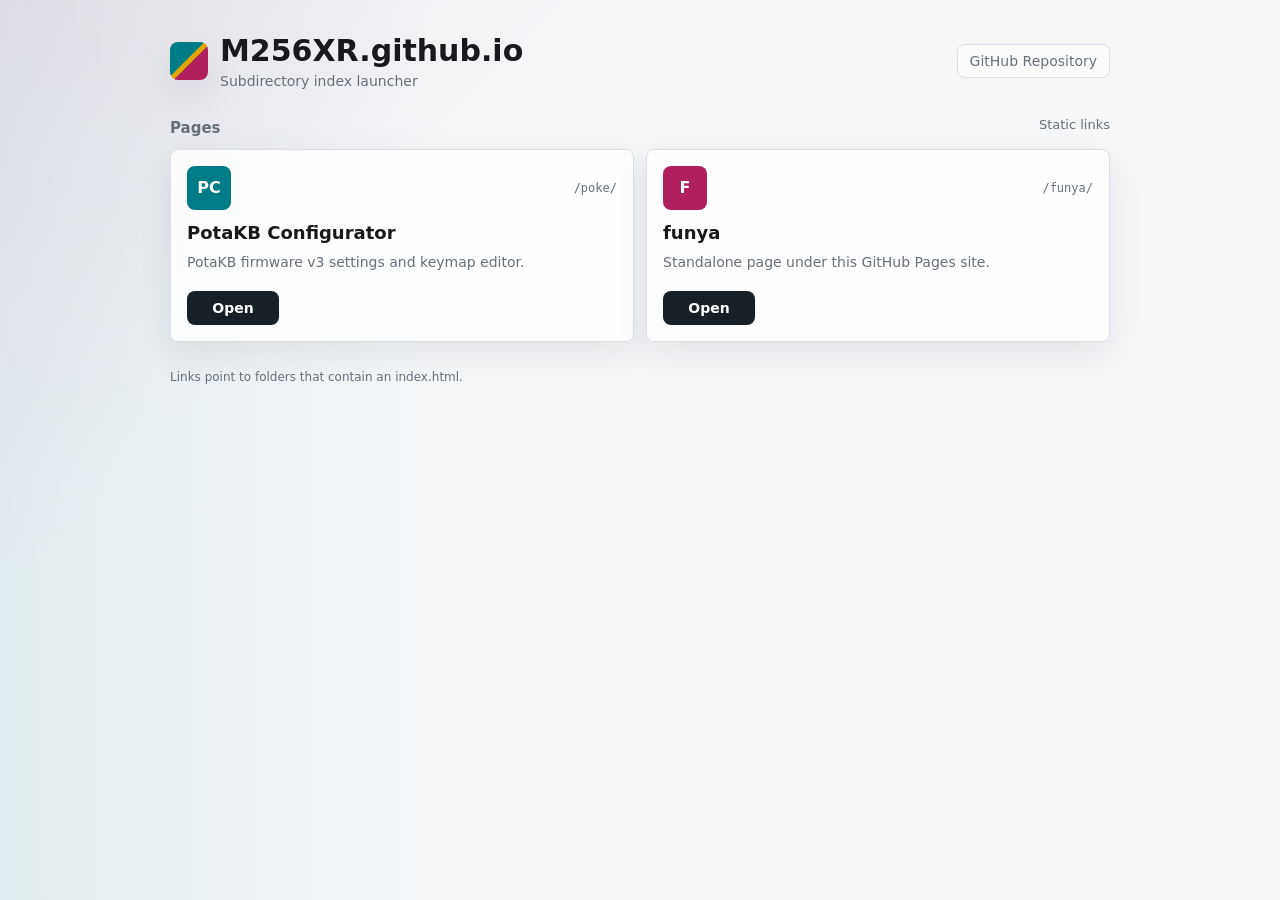
==== index.html @ ef8779a3 "Add root page launcher" ====
<!DOCTYPE html>
<html lang="ja">
<head>
  <meta charset="UTF-8">
  <meta name="viewport" content="width=device-width, initial-scale=1.0">
  <title>M256XR.github.io</title>
  <style>
    :root {
      color-scheme: light;
      --bg: #f4f6f8;
      --panel: #ffffff;
      --text: #17191c;
      --muted: #66707a;
      --line: #d9dee5;
      --accent: #007c89;
      --accent-2: #b11f5c;
      --accent-3: #e1a500;
      --shadow: 0 12px 34px rgba(22, 29, 37, 0.08);
    }

    * { box-sizing: border-box; }

    body {
      margin: 0;
      min-height: 100vh;
      background:
        linear-gradient(90deg, rgba(0, 124, 137, 0.08), transparent 34%),
        linear-gradient(135deg, rgba(177, 31, 92, 0.08), transparent 28%),
        var(--bg);
      color: var(--text);
      font-family: system-ui, -apple-system, BlinkMacSystemFont, "Segoe UI", sans-serif;
    }

    a { color: inherit; }

    .shell {
      width: min(100%, 980px);
      margin: 0 auto;
      padding: 34px 20px 48px;
    }

    .topbar {
      display: flex;
      align-items: center;
      justify-content: space-between;
      gap: 16px;
      margin-bottom: 28px;
    }

    .brand {
      display: flex;
      align-items: center;
      gap: 12px;
      min-width: 0;
    }

    .brand-mark {
      width: 38px;
      height: 38px;
      border-radius: 8px;
      background:
        linear-gradient(135deg, var(--accent) 0 45%, transparent 45%),
        linear-gradient(315deg, var(--accent-2) 0 46%, var(--accent-3) 46%);
      box-shadow: var(--shadow);
      flex: 0 0 auto;
    }

    h1 {
      margin: 0;
      font-size: clamp(22px, 3vw, 30px);
      font-weight: 720;
      letter-spacing: 0;
      line-height: 1.15;
    }

    .sub {
      margin: 4px 0 0;
      color: var(--muted);
      font-size: 14px;
    }

    .repo-link {
      display: inline-flex;
      align-items: center;
      height: 34px;
      padding: 0 12px;
      border: 1px solid var(--line);
      border-radius: 8px;
      background: rgba(255, 255, 255, 0.72);
      text-decoration: none;
      font-size: 14px;
      color: var(--muted);
      white-space: nowrap;
    }

    .repo-link:hover { color: var(--text); border-color: #b7c0cb; }

    .section-head {
      display: flex;
      align-items: end;
      justify-content: space-between;
      gap: 16px;
      margin-bottom: 12px;
    }

    h2 {
      margin: 0;
      font-size: 15px;
      color: var(--muted);
      font-weight: 650;
      letter-spacing: 0;
    }

    .status {
      min-height: 20px;
      color: var(--muted);
      font-size: 13px;
      text-align: right;
    }

    .grid {
      display: grid;
      grid-template-columns: repeat(auto-fit, minmax(230px, 1fr));
      gap: 12px;
    }

    .card {
      display: grid;
      grid-template-rows: auto 1fr auto;
      min-height: 168px;
      padding: 16px;
      border: 1px solid var(--line);
      border-radius: 8px;
      background: rgba(255, 255, 255, 0.88);
      box-shadow: var(--shadow);
      text-decoration: none;
    }

    .card:hover {
      border-color: #a9b5c2;
      transform: translateY(-1px);
    }

    .card-top {
      display: flex;
      align-items: center;
      justify-content: space-between;
      gap: 10px;
      margin-bottom: 12px;
    }

    .tile {
      width: 44px;
      height: 44px;
      border-radius: 8px;
      display: grid;
      place-items: center;
      color: #fff;
      font-weight: 760;
      background: var(--accent);
      overflow: hidden;
    }

    .tile[data-tone="magenta"] { background: var(--accent-2); }
    .tile[data-tone="gold"] { background: var(--accent-3); color: #1f1600; }

    .path {
      color: var(--muted);
      font-family: ui-monospace, SFMono-Regular, Consolas, monospace;
      font-size: 12px;
    }

    .card-title {
      margin: 0;
      font-size: 18px;
      line-height: 1.25;
      letter-spacing: 0;
    }

    .summary {
      margin: 8px 0 0;
      color: var(--muted);
      font-size: 14px;
      line-height: 1.5;
    }

    .open {
      margin-top: 18px;
      display: inline-flex;
      align-items: center;
      justify-content: center;
      height: 34px;
      width: max-content;
      min-width: 92px;
      padding: 0 12px;
      border-radius: 8px;
      background: #172026;
      color: #fff;
      font-size: 14px;
      font-weight: 650;
    }

    .empty {
      display: none;
      padding: 18px;
      border: 1px dashed var(--line);
      border-radius: 8px;
      background: rgba(255, 255, 255, 0.7);
      color: var(--muted);
    }

    .footer {
      margin-top: 28px;
      color: var(--muted);
      font-size: 12px;
    }

    @media (max-width: 620px) {
      .shell { padding: 22px 14px 36px; }
      .topbar, .section-head { align-items: flex-start; flex-direction: column; }
      .status { text-align: left; }
      .repo-link { width: 100%; justify-content: center; }
    }
  </style>
</head>
<body>
  <main class="shell">
    <header class="topbar">
      <div class="brand">
        <div class="brand-mark" aria-hidden="true"></div>
        <div>
          <h1>M256XR.github.io</h1>
          <p class="sub">Subdirectory index launcher</p>
        </div>
      </div>
      <a class="repo-link" href="https://github.com/M256XR/M256XR.github.io">GitHub Repository</a>
    </header>

    <div class="section-head">
      <h2>Pages</h2>
      <div class="status" id="status">Loading...</div>
    </div>

    <section class="grid" id="pageGrid" aria-live="polite"></section>
    <div class="empty" id="emptyState">No subdirectory index pages found.</div>

    <footer class="footer">
      Links point to folders that contain an index.html.
    </footer>
  </main>

  <script>
    const REPO_CONTENTS = 'https://api.github.com/repos/M256XR/M256XR.github.io/contents';
    const FALLBACK_PAGES = [
      {
        path: 'poke',
        title: 'PotaKB Configurator',
        summary: 'PotaKB firmware v3 settings and keymap editor.',
        tone: 'teal',
      },
      {
        path: 'funya',
        title: 'funya',
        summary: 'Standalone page under this GitHub Pages site.',
        tone: 'magenta',
      },
    ];

    const META = {
      poke: FALLBACK_PAGES[0],
      funya: FALLBACK_PAGES[1],
    };

    function initials(title) {
      return title
        .split(/[\s_-]+/)
        .filter(Boolean)
        .slice(0, 2)
        .map(part => part[0])
        .join('')
        .toUpperCase();
    }

    function pageMeta(path) {
      return {
        path,
        title: path,
        summary: `/${path}/index.html`,
        tone: 'gold',
        ...(META[path] || {}),
      };
    }

    function render(pages, sourceLabel) {
      const grid = document.getElementById('pageGrid');
      const empty = document.getElementById('emptyState');
      const status = document.getElementById('status');
      grid.innerHTML = '';

      if (!pages.length) {
        empty.style.display = 'block';
        status.textContent = sourceLabel;
        return;
      }

      empty.style.display = 'none';
      for (const page of pages) {
        const item = pageMeta(page.path);
        const card = document.createElement('a');
        card.className = 'card';
        card.href = `./${item.path}/`;
        card.innerHTML = `
          <div class="card-top">
            <div class="tile" data-tone="${item.tone}">${initials(item.title)}</div>
            <div class="path">/${item.path}/</div>
          </div>
          <div>
            <h3 class="card-title">${item.title}</h3>
            <p class="summary">${item.summary}</p>
          </div>
          <span class="open">Open</span>
        `;
        grid.appendChild(card);
      }
      status.textContent = sourceLabel;
    }

    async function discoverPages() {
      render(FALLBACK_PAGES, 'Static links');

      try {
        const root = await fetch(REPO_CONTENTS, { headers: { Accept: 'application/vnd.github+json' } });
        if (!root.ok) throw new Error(`GitHub API ${root.status}`);
        const entries = await root.json();
        const dirs = entries.filter(entry => entry.type === 'dir' && !entry.name.startsWith('.'));
        const checks = await Promise.all(dirs.map(async dir => {
          const res = await fetch(`${REPO_CONTENTS}/${encodeURIComponent(dir.name)}/index.html`, {
            headers: { Accept: 'application/vnd.github+json' },
          });
          return res.ok ? { path: dir.name } : null;
        }));
        const pages = checks.filter(Boolean).sort((a, b) => a.path.localeCompare(b.path));
        if (pages.length) render(pages, 'Auto detected');
      } catch (err) {
        document.getElementById('status').textContent = 'Static links';
      }
    }

    discoverPages();
  </script>
</body>
</html>
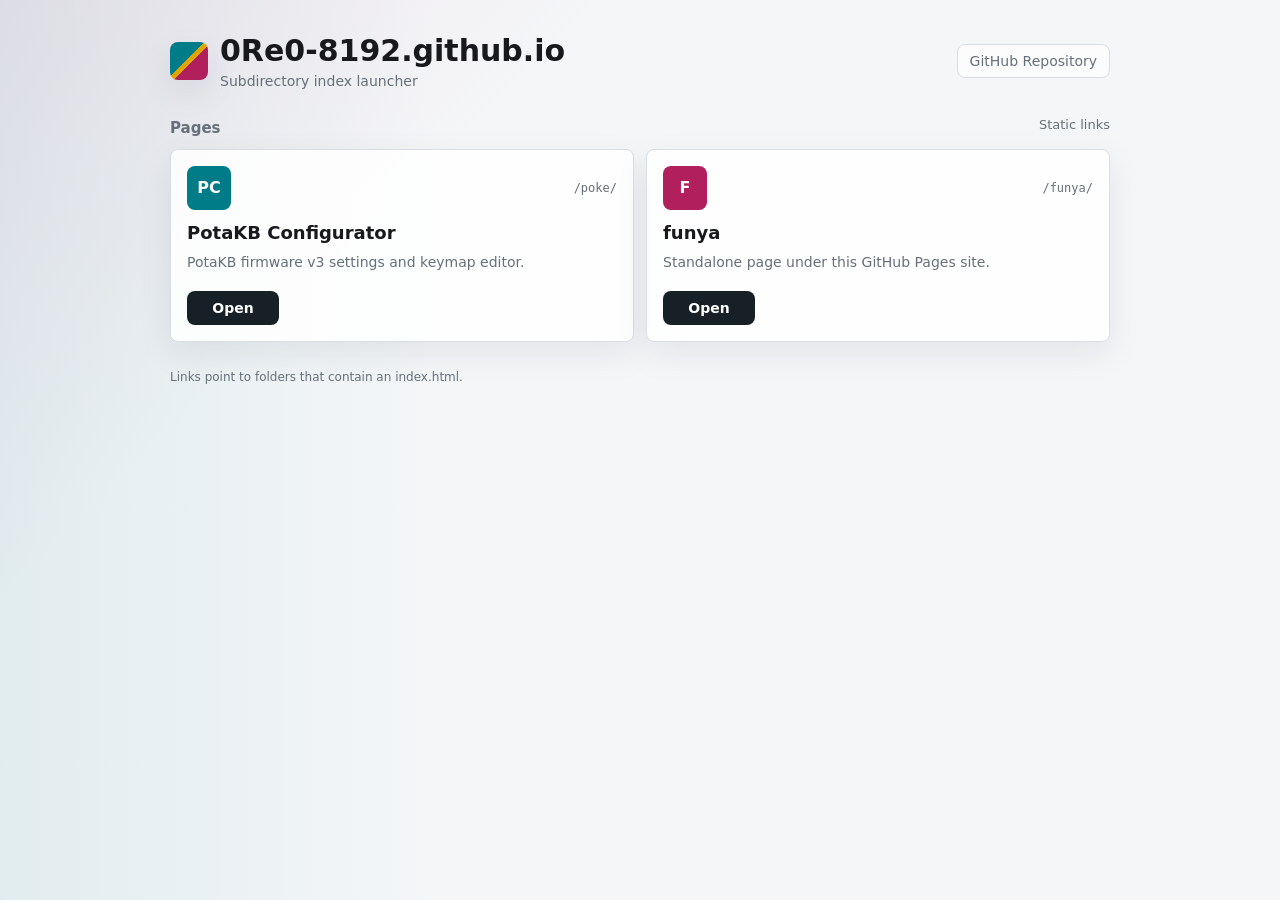
==== commit d5133462: "Update site links for renamed account" ====
--- a/index.html
+++ b/index.html
@@ -3,7 +3,7 @@
 <head>
   <meta charset="UTF-8">
   <meta name="viewport" content="width=device-width, initial-scale=1.0">
-  <title>M256XR.github.io</title>
+  <title>0Re0-8192.github.io</title>
   <style>
     :root {
       color-scheme: light;
@@ -229,11 +229,11 @@
       <div class="brand">
         <div class="brand-mark" aria-hidden="true"></div>
         <div>
-          <h1>M256XR.github.io</h1>
+          <h1>0Re0-8192.github.io</h1>
           <p class="sub">Subdirectory index launcher</p>
         </div>
       </div>
-      <a class="repo-link" href="https://github.com/M256XR/M256XR.github.io">GitHub Repository</a>
+      <a class="repo-link" href="https://github.com/0Re0-8192/0Re0-8192.github.io">GitHub Repository</a>
     </header>
 
     <div class="section-head">
@@ -250,13 +250,14 @@
   </main>
 
   <script>
-    const REPO_CONTENTS = 'https://api.github.com/repos/M256XR/M256XR.github.io/contents';
+    const REPO_CONTENTS = 'https://api.github.com/repos/0Re0-8192/0Re0-8192.github.io/contents';
     const FALLBACK_PAGES = [
       {
         path: 'poke',
         title: 'PotaKB Configurator',
         summary: 'PotaKB firmware v3 settings and keymap editor.',
         tone: 'teal',
+        query: 'v=3.0.1',
       },
       {
         path: 'funya',
@@ -308,7 +309,7 @@
         const item = pageMeta(page.path);
         const card = document.createElement('a');
         card.className = 'card';
-        card.href = `./${item.path}/`;
+        card.href = `./${item.path}/${item.query ? `?${item.query}` : ''}`;
         card.innerHTML = `
           <div class="card-top">
             <div class="tile" data-tone="${item.tone}">${initials(item.title)}</div>
